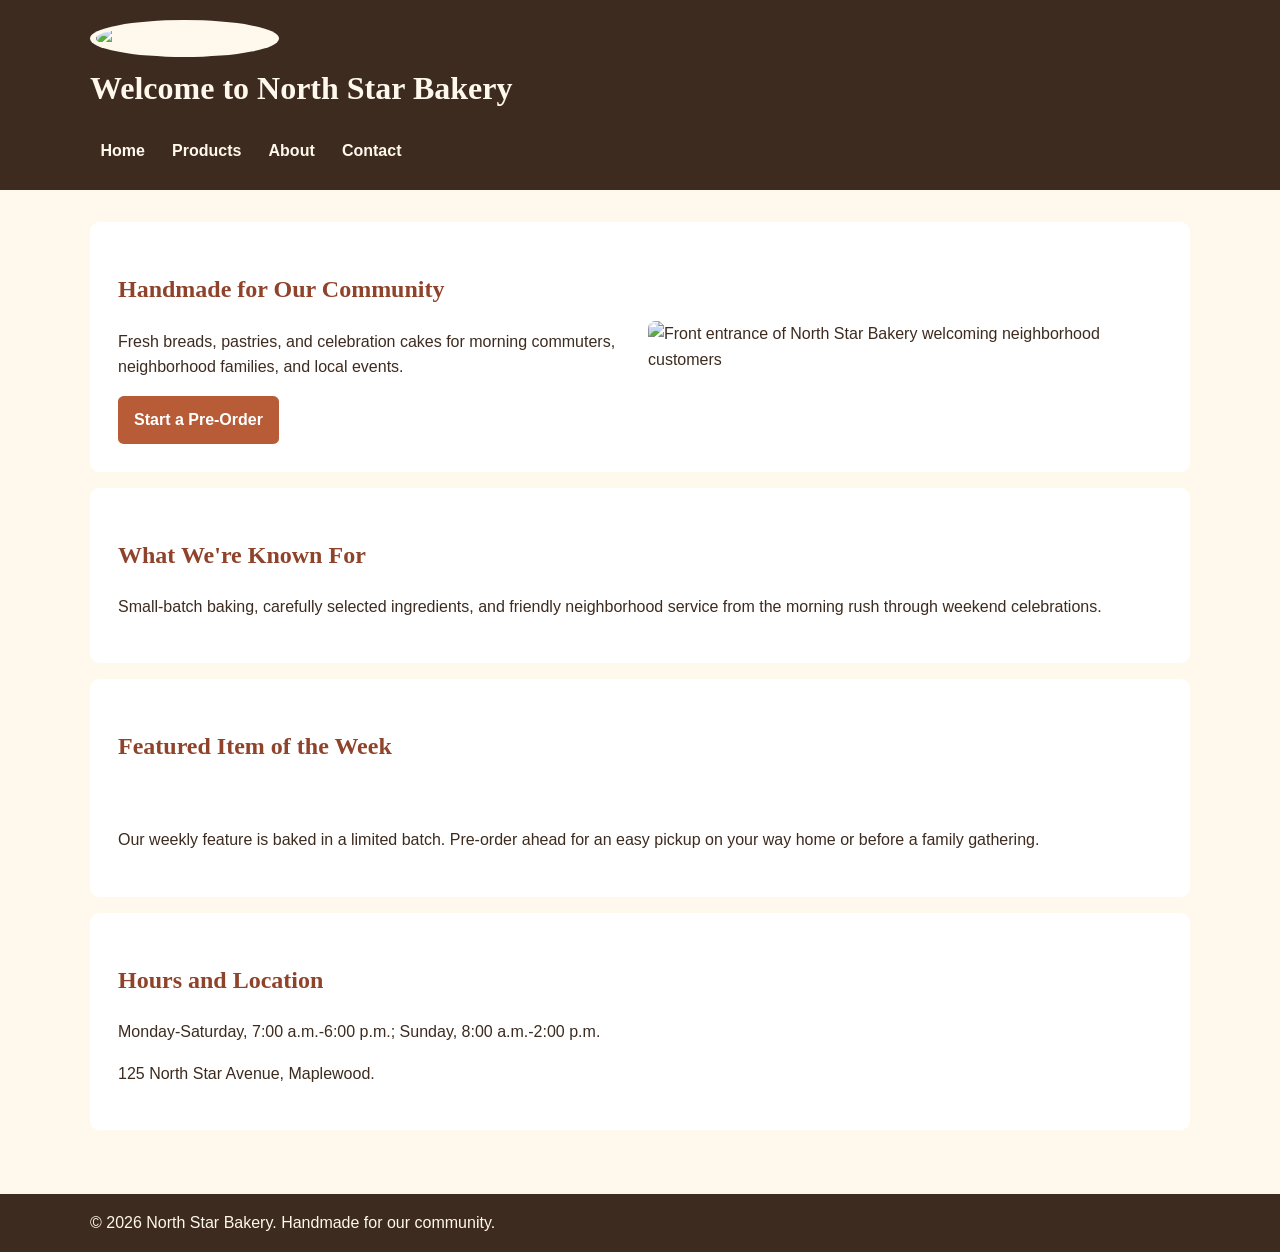
==== index.html @ 66a70b07 "Add files via upload" ====
<!DOCTYPE html>
<html lang="en">
<head>
<meta charset="UTF-8">
<meta name="viewport" content="width=device-width, initial-scale=1.0">
<title>North Star Bakery | Home</title>
<link rel="stylesheet" href="styles.css">
</head>
<body>
<header><div class="header-inner"><img class="logo" src="Bakery_c/bakery-logo_c.png" alt="North Star Bakery logo"><h1>Welcome to North Star Bakery</h1><nav aria-label="Main navigation"><ul><li><a href="index.html">Home</a></li><li><a href="products.html">Products</a></li><li><a href="about.html">About</a></li><li><a href="contact.html">Contact</a></li></ul></nav></div></header>
<main><section class="hero"><div><h2>Handmade for Our Community</h2><p>Fresh breads, pastries, and celebration cakes for morning commuters, neighborhood families, and local events.</p><a class="button" href="contact.html">Start a Pre-Order</a></div><img src="Bakery_c/bakery-storefront_c.png" alt="Front entrance of North Star Bakery welcoming neighborhood customers"></section><section><h2>What We're Known For</h2><p>Small-batch baking, carefully selected ingredients, and friendly neighborhood service from the morning rush through weekend celebrations.</p></section><section><h2>Featured Item of the Week</h2><picture><source media="(min-width: 800px)" srcset="Bakery_c/bakery-feature-large_c.png"><img src="Bakery_c/bakery-feature-small_c.png" alt="Featured North Star Bakery item displayed fresh from the oven"></picture><p>Our weekly feature is baked in a limited batch. Pre-order ahead for an easy pickup on your way home or before a family gathering.</p></section><section><h2>Hours and Location</h2><p>Monday-Saturday, 7:00 a.m.-6:00 p.m.; Sunday, 8:00 a.m.-2:00 p.m.</p><p>125 North Star Avenue, Maplewood.</p></section></main>
<footer><p>&copy; 2026 North Star Bakery. Handmade for our community.</p></footer>
</body>
</html>
---- styles.css ----
*{box-sizing:border-box}body{margin:0;background:#FFF8ED;color:#3D2B1F;font-family:Arial,sans-serif;line-height:1.6}header{background:#3D2B1F;color:#FFF8ED}.header-inner,main,footer p{width:min(1100px,92%);margin:auto}.header-inner{padding:1.25rem 0}.logo{width:90px;background:#FFF8ED;border-radius:50%;padding:.35rem}h1,h2,legend{font-family:Georgia,serif}h1{margin:.4rem 0 1rem}h2{color:#8F432A}nav ul{display:flex;flex-direction:column;gap:.4rem;list-style:none;padding:0;margin:0}nav a{color:#FFF8ED;text-decoration:none;font-weight:bold;padding:.45rem .65rem;display:block;border-radius:.35rem}nav a:hover,nav a:focus{background:#B85C38}main{padding:1.25rem 0}section{background:#fff;padding:1.25rem;margin:0 0 1rem;border-radius:.6rem}img,video{max-width:100%;height:auto;border-radius:.45rem}.hero,.split,.cards{display:flex;flex-direction:column;gap:1rem}.hero img,.split img{width:100%;object-fit:cover}.button,button{display:inline-block;background:#B85C38;color:#fff;border:0;border-radius:.35rem;padding:.7rem 1rem;font-weight:bold;text-decoration:none}figure{margin:1rem 0}figcaption{font-style:italic;margin-top:.4rem}form{max-width:720px}fieldset{border:2px solid #D9A441;border-radius:.5rem;margin-bottom:1rem;padding:1rem}label{display:block;font-weight:bold;margin-top:.75rem}input,select,textarea{width:100%;padding:.65rem;margin-top:.25rem;border:1px solid #765D4E;border-radius:.3rem;font:inherit}input:focus,select:focus,textarea:focus,a:focus,button:focus{outline:3px solid #D9A441;outline-offset:2px}footer{background:#3D2B1F;color:#FFF8ED;padding:1rem 0;margin-top:1rem}@media (min-width:768px){nav ul{flex-direction:row}.hero,.split{flex-direction:row;align-items:center}.hero>*{flex:1}.split>*{flex:1}.cards{flex-direction:row}.cards section{flex:1}main{padding:2rem 0}section{padding:1.75rem}}
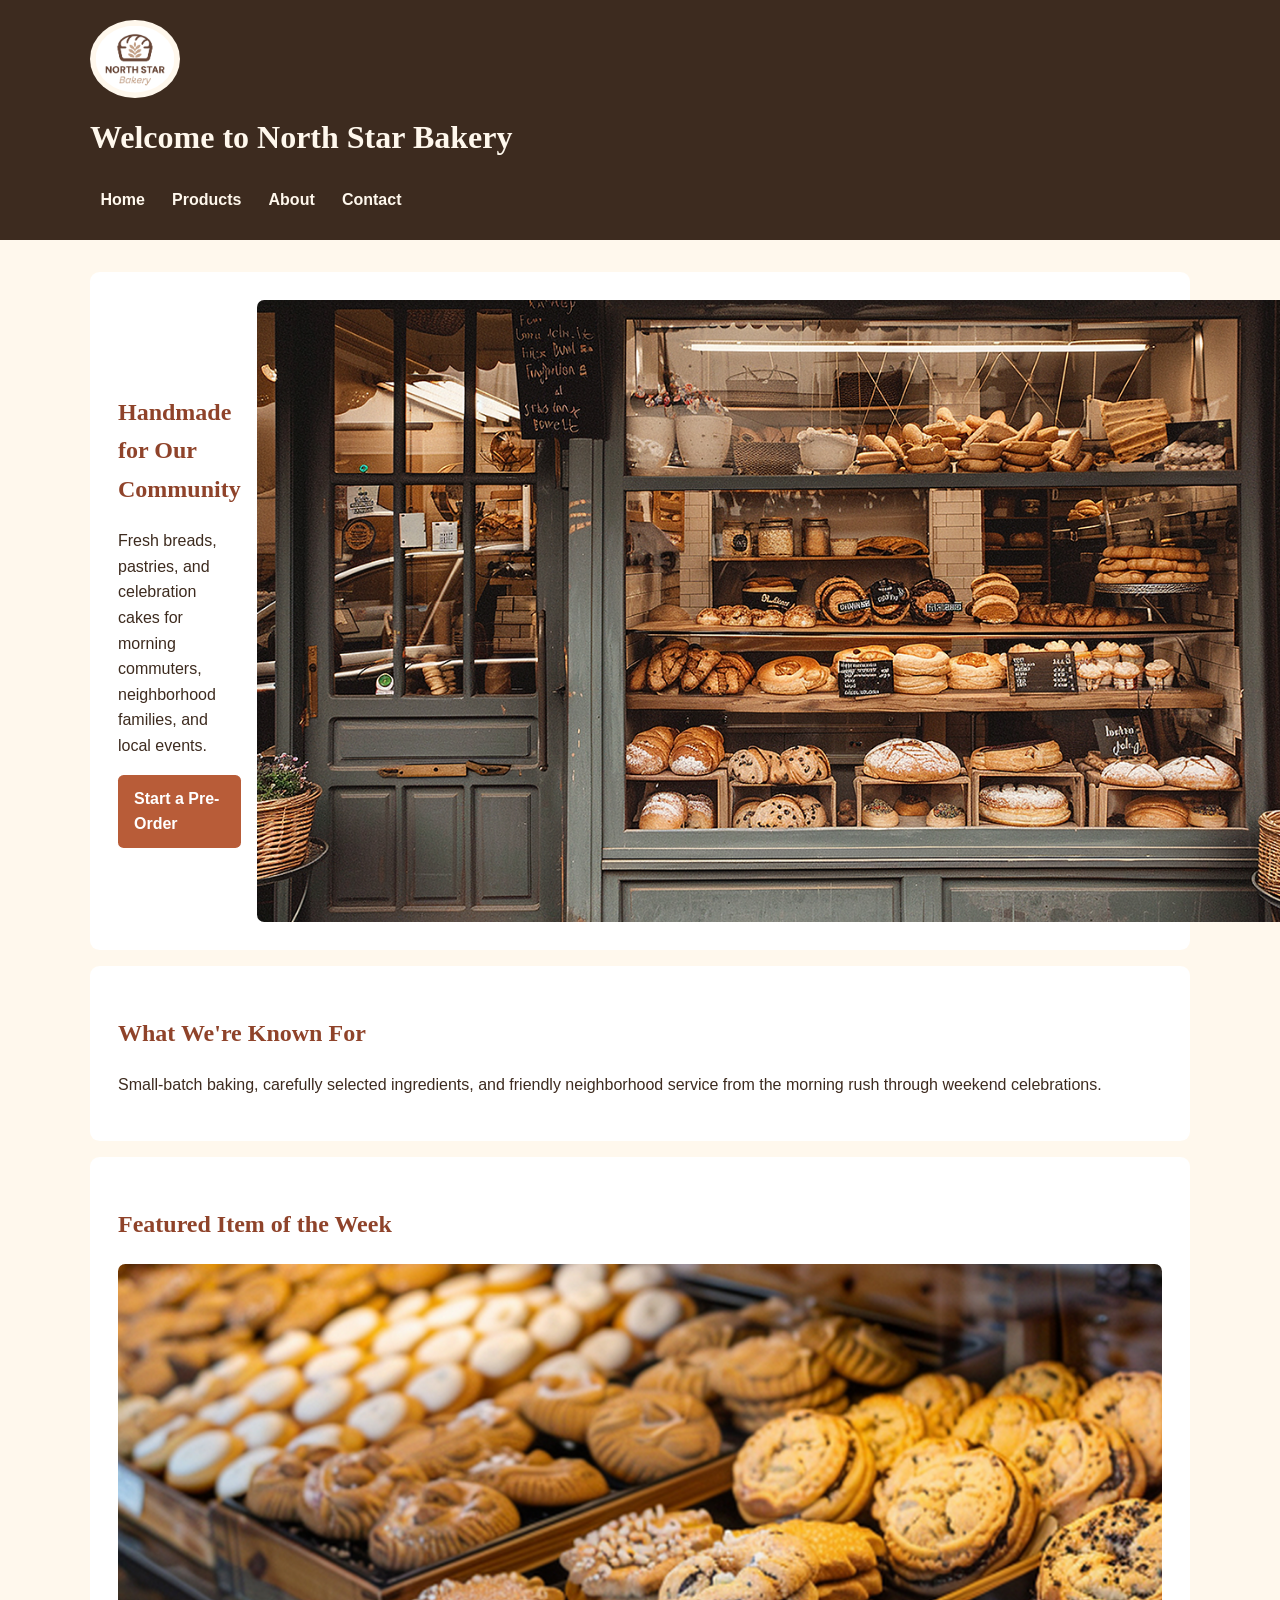
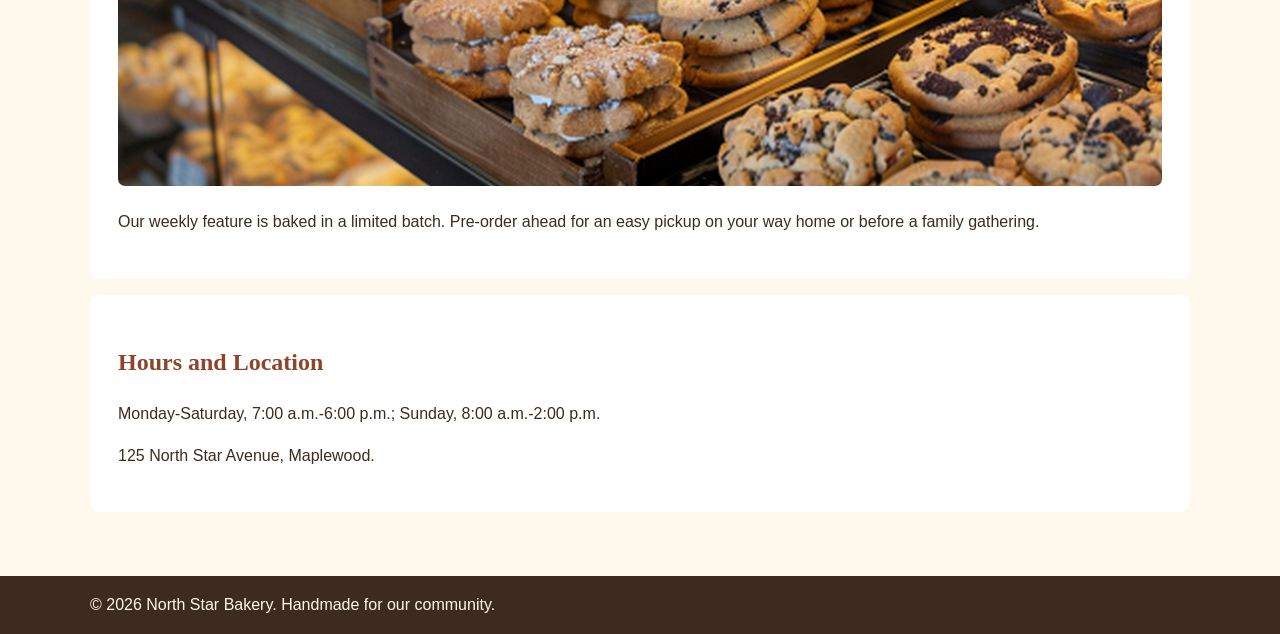
==== commit a9a740ef: "Add files via upload" ====
--- a/index.html
+++ b/index.html
@@ -7,8 +7,8 @@
 <link rel="stylesheet" href="styles.css">
 </head>
 <body>
-<header><div class="header-inner"><img class="logo" src="Bakery_c/bakery-logo_c.png" alt="North Star Bakery logo"><h1>Welcome to North Star Bakery</h1><nav aria-label="Main navigation"><ul><li><a href="index.html">Home</a></li><li><a href="products.html">Products</a></li><li><a href="about.html">About</a></li><li><a href="contact.html">Contact</a></li></ul></nav></div></header>
-<main><section class="hero"><div><h2>Handmade for Our Community</h2><p>Fresh breads, pastries, and celebration cakes for morning commuters, neighborhood families, and local events.</p><a class="button" href="contact.html">Start a Pre-Order</a></div><img src="Bakery_c/bakery-storefront_c.png" alt="Front entrance of North Star Bakery welcoming neighborhood customers"></section><section><h2>What We're Known For</h2><p>Small-batch baking, carefully selected ingredients, and friendly neighborhood service from the morning rush through weekend celebrations.</p></section><section><h2>Featured Item of the Week</h2><picture><source media="(min-width: 800px)" srcset="Bakery_c/bakery-feature-large_c.png"><img src="Bakery_c/bakery-feature-small_c.png" alt="Featured North Star Bakery item displayed fresh from the oven"></picture><p>Our weekly feature is baked in a limited batch. Pre-order ahead for an easy pickup on your way home or before a family gathering.</p></section><section><h2>Hours and Location</h2><p>Monday-Saturday, 7:00 a.m.-6:00 p.m.; Sunday, 8:00 a.m.-2:00 p.m.</p><p>125 North Star Avenue, Maplewood.</p></section></main>
+<header><div class="header-inner"><img class="logo" src="bakery-logo_c.png" alt="North Star Bakery logo"><h1>Welcome to North Star Bakery</h1><nav aria-label="Main navigation"><ul><li><a href="index.html">Home</a></li><li><a href="products.html">Products</a></li><li><a href="about.html">About</a></li><li><a href="contact.html">Contact</a></li></ul></nav></div></header>
+<main><section class="hero"><div><h2>Handmade for Our Community</h2><p>Fresh breads, pastries, and celebration cakes for morning commuters, neighborhood families, and local events.</p><a class="button" href="contact.html">Start a Pre-Order</a></div><img src="bakery-storefront_c.png" alt="Front entrance of North Star Bakery welcoming neighborhood customers"></section><section><h2>What We're Known For</h2><p>Small-batch baking, carefully selected ingredients, and friendly neighborhood service from the morning rush through weekend celebrations.</p></section><section><h2>Featured Item of the Week</h2><picture><source media="(min-width: 800px)" srcset="bakery-feature-large_c.png"><img src="bakery-feature-small_c.png" alt="Featured North Star Bakery item displayed fresh from the oven"></picture><p>Our weekly feature is baked in a limited batch. Pre-order ahead for an easy pickup on your way home or before a family gathering.</p></section><section><h2>Hours and Location</h2><p>Monday-Saturday, 7:00 a.m.-6:00 p.m.; Sunday, 8:00 a.m.-2:00 p.m.</p><p>125 North Star Avenue, Maplewood.</p></section></main>
 <footer><p>&copy; 2026 North Star Bakery. Handmade for our community.</p></footer>
 </body>
 </html>
